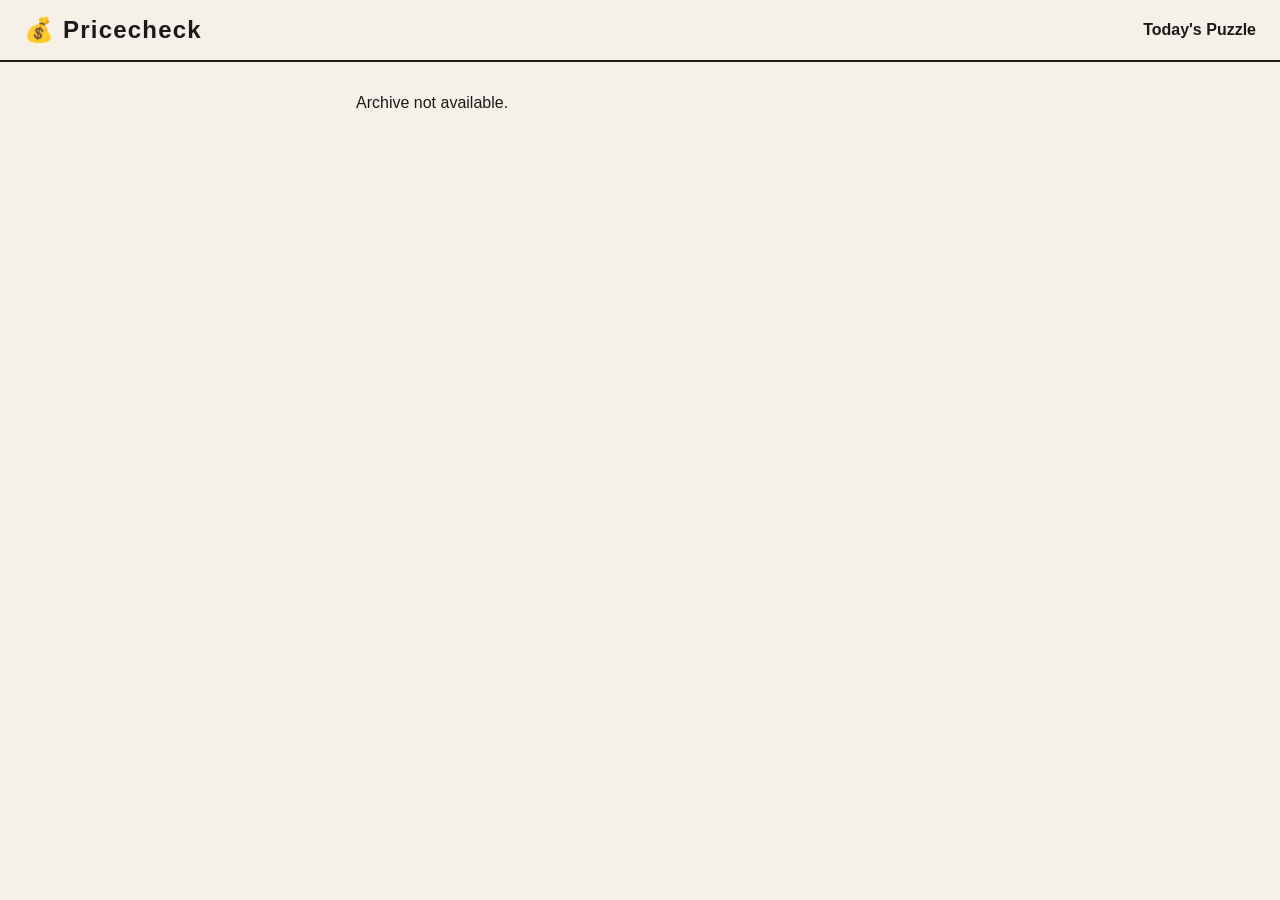
==== archive.html @ 0ab1b24f "Start setup" ====
<!DOCTYPE html>
<html lang="en">
<head>
  <meta charset="UTF-8" />
  <meta name="viewport" content="width=device-width, initial-scale=1.0" />
  <title>Pricecheck — Archive</title>
  <link rel="stylesheet" href="css/style.css" />
</head>
<body>
  <header>
    <h1>💰 Pricecheck</h1>
    <a href="index.html">Today's Puzzle</a>
  </header>

  <main id="archive">
    <!-- Last 7 puzzles rendered here by archive.js -->
    <p>Loading archive...</p>
  </main>

  <script src="js/state.js"></script>
  <script src="js/archive.js"></script>
</body>
</html>
---- css/style.css ----
/* Pricecheck — base styles */

*, *::before, *::after {
  box-sizing: border-box;
  margin: 0;
  padding: 0;
}

body {
  font-family: sans-serif;
  background: #f5f0e8;
  color: #1a1a1a;
  min-height: 100vh;
}

header {
  display: flex;
  justify-content: space-between;
  align-items: center;
  padding: 1rem 1.5rem;
  border-bottom: 2px solid #1a1a1a;
}

header h1 {
  font-size: 1.5rem;
  letter-spacing: 0.05em;
}

header a {
  color: #1a1a1a;
  text-decoration: none;
  font-weight: bold;
}

main {
  max-width: 600px;
  margin: 2rem auto;
  padding: 0 1rem;
}
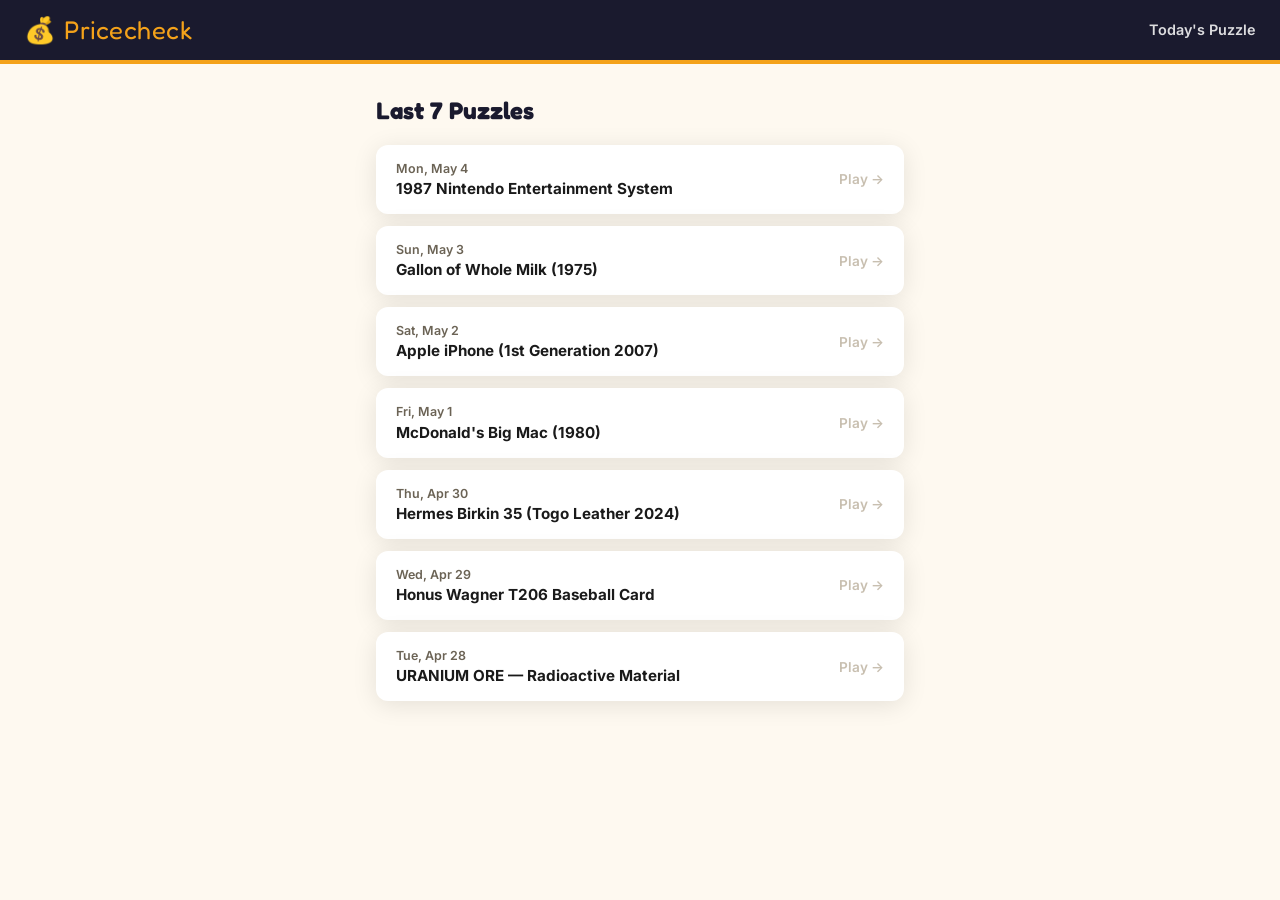
==== commit 324b241b: "Full game" ====
--- a/archive.html
+++ b/archive.html
@@ -4,17 +4,18 @@
   <meta charset="UTF-8" />
   <meta name="viewport" content="width=device-width, initial-scale=1.0" />
   <title>Pricecheck — Archive</title>
+  <link rel="preconnect" href="https://fonts.googleapis.com" />
+  <link href="https://fonts.googleapis.com/css2?family=Fredoka+One&family=Inter:wght@400;600;700&display=swap" rel="stylesheet" />
   <link rel="stylesheet" href="css/style.css" />
 </head>
 <body>
   <header>
-    <h1>💰 Pricecheck</h1>
-    <a href="index.html">Today's Puzzle</a>
+    <a href="index.html" class="logo">💰 Pricecheck</a>
+    <a href="index.html" class="nav-link">Today's Puzzle</a>
   </header>
 
   <main id="archive">
-    <!-- Last 7 puzzles rendered here by archive.js -->
-    <p>Loading archive...</p>
+    <p class="loading">Loading archive…</p>
   </main>
 
   <script src="js/state.js"></script>
--- a/css/style.css
+++ b/css/style.css
@@ -1,39 +1,441 @@
-/* Pricecheck — base styles */
-
-*, *::before, *::after {
-  box-sizing: border-box;
-  margin: 0;
-  padding: 0;
-}
-
+/* ── Reset ── */
+*, *::before, *::after { box-sizing: border-box; margin: 0; padding: 0; }
+
+/* ── Tokens ── */
+:root {
+  --bg:        #fef9f0;
+  --card-bg:   #ffffff;
+  --navy:      #1a1a2e;
+  --red:       #d62828;
+  --gold:      #f4a21a;
+  --green:     #2d9e6b;
+  --orange:    #e07b39;
+  --blue:      #3a7bd5;
+  --grey-light: #f0ece4;
+  --grey-mid:  #c8bfb0;
+  --text:      #1a1a1a;
+  --text-muted: #6b6355;
+  --radius:    12px;
+  --shadow:    0 4px 24px rgba(0,0,0,0.10);
+}
+
+/* ── Base ── */
 body {
-  font-family: sans-serif;
-  background: #f5f0e8;
-  color: #1a1a1a;
+  font-family: 'Inter', sans-serif;
+  background: var(--bg);
+  color: var(--text);
   min-height: 100vh;
 }
 
+/* ── Header ── */
 header {
   display: flex;
   justify-content: space-between;
   align-items: center;
-  padding: 1rem 1.5rem;
-  border-bottom: 2px solid #1a1a1a;
-}
-
-header h1 {
-  font-size: 1.5rem;
-  letter-spacing: 0.05em;
-}
-
-header a {
-  color: #1a1a1a;
+  padding: 0.9rem 1.5rem;
+  background: var(--navy);
+  border-bottom: 4px solid var(--gold);
+}
+
+.logo {
+  font-family: 'Fredoka One', cursive;
+  font-size: 1.6rem;
+  color: var(--gold);
   text-decoration: none;
-  font-weight: bold;
-}
-
+  letter-spacing: 0.02em;
+}
+
+.nav-link {
+  color: #fff;
+  font-weight: 600;
+  font-size: 0.9rem;
+  text-decoration: none;
+  opacity: 0.85;
+  transition: opacity 0.15s;
+}
+.nav-link:hover { opacity: 1; }
+
+/* ── Main layout ── */
 main {
-  max-width: 600px;
+  max-width: 560px;
   margin: 2rem auto;
   padding: 0 1rem;
 }
+
+.loading, .error-msg {
+  text-align: center;
+  color: var(--text-muted);
+  margin-top: 3rem;
+  font-size: 1rem;
+}
+
+/* ── Puzzle card ── */
+.puzzle-card {
+  background: var(--card-bg);
+  border-radius: var(--radius);
+  box-shadow: var(--shadow);
+  overflow: hidden;
+  margin-bottom: 1.25rem;
+}
+
+.puzzle-meta {
+  display: flex;
+  gap: 0.5rem;
+  padding: 0.75rem 1rem 0;
+}
+
+.category-badge, .year-badge {
+  font-size: 0.72rem;
+  font-weight: 700;
+  text-transform: uppercase;
+  letter-spacing: 0.07em;
+  padding: 0.25rem 0.6rem;
+  border-radius: 99px;
+}
+
+.category-badge {
+  background: var(--navy);
+  color: var(--gold);
+}
+
+.year-badge {
+  background: var(--grey-light);
+  color: var(--text-muted);
+}
+
+.puzzle-image-wrap {
+  position: relative;
+  width: 100%;
+  height: 260px;
+  margin-top: 0.75rem;
+  background: var(--grey-light);
+}
+
+.puzzle-image {
+  width: 100%;
+  height: 100%;
+  object-fit: contain;
+  display: block;
+  position: relative;
+  z-index: 1;
+}
+
+.puzzle-image.img-failed {
+  display: none;
+}
+
+/* Shown when image fails to load */
+.puzzle-image-placeholder {
+  position: absolute;
+  inset: 0;
+  display: flex;
+  align-items: center;
+  justify-content: center;
+  font-size: 5rem;
+  opacity: 0.25;
+}
+
+/* Hide placeholder when image loads successfully */
+.puzzle-image:not(.img-failed) ~ .puzzle-image-placeholder {
+  display: none;
+}
+
+.puzzle-title {
+  font-family: 'Fredoka One', cursive;
+  font-size: 1.45rem;
+  line-height: 1.2;
+  padding: 0.9rem 1rem 0.4rem;
+  color: var(--navy);
+}
+
+.puzzle-description {
+  font-size: 0.9rem;
+  color: var(--text-muted);
+  line-height: 1.5;
+  padding: 0 1rem 1rem;
+}
+
+/* ── Guess history ── */
+.guess-history {
+  display: flex;
+  flex-direction: column;
+  gap: 0.5rem;
+  margin-bottom: 1rem;
+}
+
+.guess-row {
+  display: grid;
+  grid-template-columns: 60px 1fr 1fr 80px;
+  align-items: center;
+  gap: 0.5rem;
+  padding: 0.65rem 1rem;
+  border-radius: var(--radius);
+  font-size: 0.9rem;
+  font-weight: 600;
+  border-left: 5px solid transparent;
+}
+
+.guess-row.higher {
+  background: #fff5eb;
+  border-left-color: var(--orange);
+  color: var(--orange);
+}
+
+.guess-row.lower {
+  background: #ebf2ff;
+  border-left-color: var(--blue);
+  color: var(--blue);
+}
+
+.guess-row.exact {
+  background: #e8f7f1;
+  border-left-color: var(--green);
+  color: var(--green);
+}
+
+.guess-number {
+  font-size: 0.75rem;
+  font-weight: 700;
+  text-transform: uppercase;
+  letter-spacing: 0.05em;
+  opacity: 0.7;
+}
+
+.guess-amount {
+  color: var(--text);
+  font-size: 1rem;
+}
+
+.guess-direction {
+  font-size: 0.88rem;
+}
+
+.guess-off {
+  text-align: right;
+  font-size: 0.82rem;
+  opacity: 0.8;
+}
+
+/* ── Input area ── */
+.guess-area {
+  background: var(--card-bg);
+  border-radius: var(--radius);
+  box-shadow: var(--shadow);
+  padding: 1.25rem;
+}
+
+.guesses-remaining {
+  font-size: 0.82rem;
+  font-weight: 600;
+  color: var(--text-muted);
+  text-transform: uppercase;
+  letter-spacing: 0.07em;
+  margin-bottom: 0.75rem;
+}
+
+.guess-input-row {
+  display: flex;
+  align-items: center;
+  gap: 0.5rem;
+}
+
+.dollar-sign {
+  font-family: 'Fredoka One', cursive;
+  font-size: 1.75rem;
+  color: var(--green);
+  line-height: 1;
+}
+
+#guess-input {
+  flex: 1;
+  border: 2px solid var(--grey-mid);
+  border-radius: 8px;
+  padding: 0.65rem 0.75rem;
+  font-size: 1.3rem;
+  font-family: 'Fredoka One', cursive;
+  color: var(--text);
+  outline: none;
+  transition: border-color 0.15s;
+  -moz-appearance: textfield;
+}
+
+#guess-input::-webkit-outer-spin-button,
+#guess-input::-webkit-inner-spin-button { -webkit-appearance: none; }
+
+#guess-input:focus { border-color: var(--navy); }
+#guess-input.error { border-color: var(--red); animation: shake 0.3s; }
+
+@keyframes shake {
+  0%, 100% { transform: translateX(0); }
+  25% { transform: translateX(-6px); }
+  75% { transform: translateX(6px); }
+}
+
+#submit-btn {
+  background: var(--red);
+  color: #fff;
+  border: none;
+  border-radius: 8px;
+  padding: 0.65rem 1.25rem;
+  font-size: 1rem;
+  font-weight: 700;
+  cursor: pointer;
+  transition: background 0.15s, transform 0.1s;
+  white-space: nowrap;
+}
+
+#submit-btn:hover { background: #b91c1c; }
+#submit-btn:active { transform: scale(0.97); }
+
+/* ── Result screen ── */
+.result-screen {
+  background: var(--card-bg);
+  border-radius: var(--radius);
+  box-shadow: var(--shadow);
+  padding: 1.5rem;
+  text-align: center;
+}
+
+.reveal-label {
+  font-size: 0.82rem;
+  font-weight: 600;
+  text-transform: uppercase;
+  letter-spacing: 0.08em;
+  color: var(--text-muted);
+  margin-bottom: 0.35rem;
+}
+
+.actual-price {
+  font-family: 'Fredoka One', cursive;
+  font-size: 2.8rem;
+  color: var(--green);
+  line-height: 1;
+  margin-bottom: 0.5rem;
+}
+
+.price-context {
+  font-size: 0.88rem;
+  color: var(--text-muted);
+  line-height: 1.5;
+  margin-bottom: 1.25rem;
+  max-width: 380px;
+  margin-left: auto;
+  margin-right: auto;
+}
+
+.score-display {
+  display: inline-flex;
+  align-items: baseline;
+  gap: 0.4rem;
+  background: var(--navy);
+  color: var(--gold);
+  border-radius: var(--radius);
+  padding: 0.75rem 1.5rem;
+  margin-bottom: 1.25rem;
+}
+
+.score-emoji { font-size: 1.5rem; line-height: 1; }
+
+.score-number {
+  font-family: 'Fredoka One', cursive;
+  font-size: 2.2rem;
+  line-height: 1;
+}
+
+.score-label {
+  font-size: 0.85rem;
+  font-weight: 700;
+  text-transform: uppercase;
+  letter-spacing: 0.06em;
+  opacity: 0.75;
+}
+
+.result-actions {
+  display: flex;
+  flex-direction: column;
+  align-items: center;
+  gap: 0.6rem;
+}
+
+.share-btn {
+  background: var(--green);
+  color: #fff;
+  border: none;
+  border-radius: 8px;
+  padding: 0.7rem 2rem;
+  font-size: 1rem;
+  font-weight: 700;
+  cursor: pointer;
+  transition: background 0.15s;
+  width: 100%;
+  max-width: 260px;
+}
+
+.share-btn:hover { background: #237a55; }
+
+.source-link {
+  font-size: 0.8rem;
+  color: var(--text-muted);
+  text-decoration: underline;
+  text-underline-offset: 2px;
+}
+
+/* ── Already played banner ── */
+.already-played-banner {
+  background: var(--grey-light);
+  border-radius: var(--radius);
+  padding: 0.65rem 1rem;
+  font-size: 0.85rem;
+  color: var(--text-muted);
+  text-align: center;
+  margin-bottom: 1rem;
+  font-weight: 600;
+}
+
+/* ── Archive page ── */
+.archive-list {
+  display: flex;
+  flex-direction: column;
+  gap: 0.75rem;
+}
+
+.archive-item {
+  background: var(--card-bg);
+  border-radius: var(--radius);
+  box-shadow: var(--shadow);
+  padding: 1rem 1.25rem;
+  display: flex;
+  align-items: center;
+  justify-content: space-between;
+  gap: 1rem;
+  text-decoration: none;
+  color: var(--text);
+  transition: box-shadow 0.15s;
+}
+
+.archive-item:hover { box-shadow: 0 6px 28px rgba(0,0,0,0.14); }
+
+.archive-item-info { flex: 1; }
+.archive-item-date { font-size: 0.78rem; color: var(--text-muted); font-weight: 600; margin-bottom: 0.2rem; }
+.archive-item-title { font-weight: 700; font-size: 0.95rem; }
+
+.archive-item-score {
+  font-family: 'Fredoka One', cursive;
+  font-size: 1.4rem;
+  color: var(--green);
+  white-space: nowrap;
+}
+
+.archive-item-score.unplayed {
+  color: var(--grey-mid);
+  font-family: 'Inter', sans-serif;
+  font-size: 0.85rem;
+  font-weight: 600;
+}
+
+.archive-page-title {
+  font-family: 'Fredoka One', cursive;
+  font-size: 1.5rem;
+  color: var(--navy);
+  margin-bottom: 1.25rem;
+}
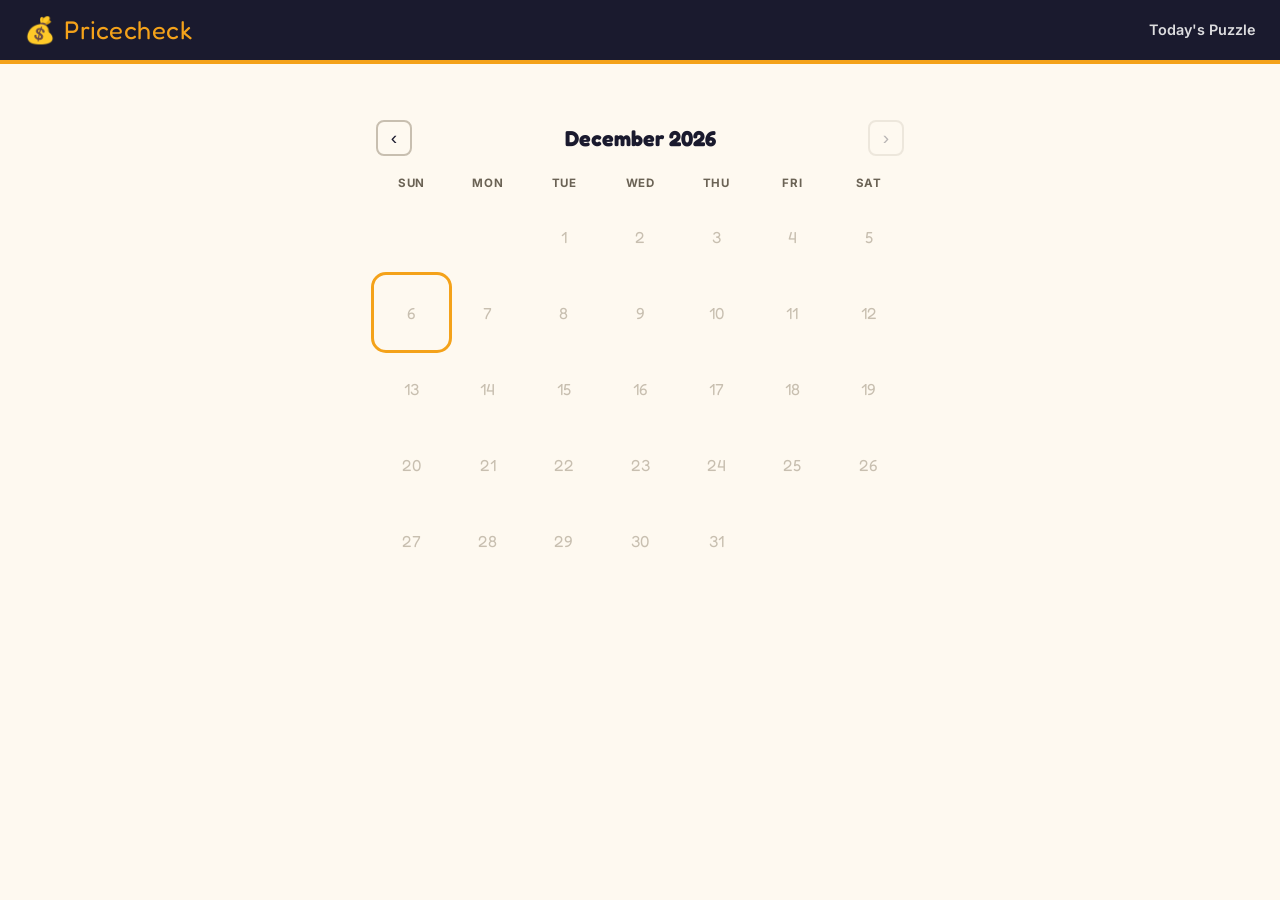
==== commit 3ca033e3: "Calendar changes" ====
--- a/archive.html
+++ b/archive.html
@@ -14,7 +14,7 @@
     <a href="index.html" class="nav-link">Today's Puzzle</a>
   </header>
 
-  <main id="archive">
+  <main id="archive" style="padding-top:1.5rem">
     <p class="loading">Loading archive…</p>
   </main>
 
--- a/css/style.css
+++ b/css/style.css
@@ -392,6 +392,261 @@
   font-weight: 600;
 }
 
+/* ── Calendar ── */
+
+.calendar {
+  width: 100%;
+}
+
+.calendar-header {
+  display: flex;
+  align-items: center;
+  justify-content: space-between;
+  margin-bottom: 1.25rem;
+}
+
+.cal-month-title {
+  font-family: 'Fredoka One', cursive;
+  font-size: 1.35rem;
+  color: var(--navy);
+  text-align: center;
+  flex: 1;
+}
+
+.cal-nav {
+  background: none;
+  border: 2px solid var(--grey-mid);
+  border-radius: 8px;
+  width: 36px;
+  height: 36px;
+  font-size: 1.2rem;
+  cursor: pointer;
+  color: var(--navy);
+  display: flex;
+  align-items: center;
+  justify-content: center;
+  transition: border-color 0.15s, background 0.15s;
+  flex-shrink: 0;
+}
+
+.cal-nav:hover:not(:disabled) {
+  border-color: var(--navy);
+  background: var(--grey-light);
+}
+
+.cal-nav:disabled {
+  opacity: 0.3;
+  cursor: default;
+}
+
+.cal-grid {
+  display: grid;
+  grid-template-columns: repeat(7, 1fr);
+  gap: 5px;
+}
+
+.cal-day-header {
+  text-align: center;
+  font-size: 0.72rem;
+  font-weight: 700;
+  text-transform: uppercase;
+  letter-spacing: 0.05em;
+  color: var(--text-muted);
+  padding-bottom: 0.4rem;
+}
+
+.cal-day {
+  aspect-ratio: 1;
+  border-radius: 10px;
+  display: flex;
+  flex-direction: column;
+  align-items: center;
+  justify-content: center;
+  gap: 2px;
+  cursor: default;
+  transition: transform 0.1s, box-shadow 0.1s;
+  position: relative;
+}
+
+/* Days with a puzzle that haven't been played */
+.cal-day.playable {
+  background: var(--navy);
+  cursor: pointer;
+}
+
+.cal-day.playable:hover {
+  transform: scale(1.06);
+  box-shadow: 0 4px 12px rgba(0,0,0,0.2);
+}
+
+.cal-day.playable .cal-day-num {
+  color: #fff;
+}
+
+/* Completed days */
+.cal-day.completed {
+  background: var(--green);
+  cursor: pointer;
+}
+
+.cal-day.completed:hover {
+  transform: scale(1.06);
+  box-shadow: 0 4px 12px rgba(45,158,107,0.4);
+}
+
+.cal-day.completed .cal-day-num {
+  color: #fff;
+}
+
+.cal-score {
+  font-size: clamp(0.5rem, 1.5vw, 0.65rem);
+  font-weight: 700;
+  color: rgba(255,255,255,0.85);
+  line-height: 1;
+}
+
+/* Today highlight */
+.cal-day.today:not(.future) {
+  outline: 3px solid var(--gold);
+  outline-offset: 2px;
+}
+
+/* Future dates */
+.cal-day.future .cal-day-num {
+  color: var(--grey-mid);
+}
+
+/* No puzzle on this date */
+.cal-day.no-puzzle .cal-day-num {
+  color: var(--grey-mid);
+}
+
+/* Empty filler cells */
+.cal-day.empty {
+  background: none;
+}
+
+.cal-day-num {
+  font-family: 'Fredoka One', cursive;
+  font-size: clamp(0.75rem, 2.2vw, 1rem);
+  line-height: 1;
+  color: var(--text-muted);
+}
+
+/* ── Popup ── */
+
+#day-popup {
+  position: fixed;
+  inset: 0;
+  z-index: 100;
+  display: flex;
+  align-items: center;
+  justify-content: center;
+  padding: 1rem;
+}
+
+.popup-overlay {
+  position: absolute;
+  inset: 0;
+  background: rgba(0,0,0,0.5);
+}
+
+.popup-card {
+  position: relative;
+  background: var(--card-bg);
+  border-radius: var(--radius);
+  box-shadow: 0 8px 40px rgba(0,0,0,0.25);
+  padding: 1.75rem 1.5rem 1.5rem;
+  width: 100%;
+  max-width: 360px;
+  z-index: 1;
+  animation: popup-in 0.18s ease;
+}
+
+@keyframes popup-in {
+  from { transform: scale(0.92); opacity: 0; }
+  to   { transform: scale(1);    opacity: 1; }
+}
+
+.popup-close {
+  position: absolute;
+  top: 0.75rem;
+  right: 0.75rem;
+  background: none;
+  border: none;
+  font-size: 1rem;
+  color: var(--text-muted);
+  cursor: pointer;
+  line-height: 1;
+  padding: 4px;
+}
+
+.popup-close:hover { color: var(--text); }
+
+.popup-date {
+  font-size: 0.78rem;
+  font-weight: 600;
+  text-transform: uppercase;
+  letter-spacing: 0.07em;
+  color: var(--text-muted);
+  margin-bottom: 0.4rem;
+}
+
+.popup-title {
+  font-family: 'Fredoka One', cursive;
+  font-size: 1.25rem;
+  color: var(--navy);
+  line-height: 1.2;
+  margin-bottom: 0.4rem;
+}
+
+.popup-category {
+  display: inline-block;
+  font-size: 0.72rem;
+  font-weight: 700;
+  text-transform: uppercase;
+  letter-spacing: 0.07em;
+  background: var(--navy);
+  color: var(--gold);
+  border-radius: 99px;
+  padding: 0.2rem 0.6rem;
+  margin-bottom: 1rem;
+}
+
+.popup-score {
+  font-size: 1.1rem;
+  font-weight: 700;
+  color: var(--green);
+  margin-bottom: 1rem;
+}
+
+.popup-guesses {
+  font-size: 0.85rem;
+  font-weight: 400;
+  color: var(--text-muted);
+}
+
+.popup-play-btn {
+  display: block;
+  background: var(--red);
+  color: #fff;
+  text-align: center;
+  text-decoration: none;
+  font-weight: 700;
+  font-size: 1rem;
+  border-radius: 8px;
+  padding: 0.7rem;
+  transition: background 0.15s;
+}
+
+.popup-play-btn:hover { background: #b91c1c; }
+
+.popup-loading {
+  text-align: center;
+  color: var(--text-muted);
+  padding: 1rem 0;
+}
+
 /* ── Archive page ── */
 .archive-list {
   display: flex;
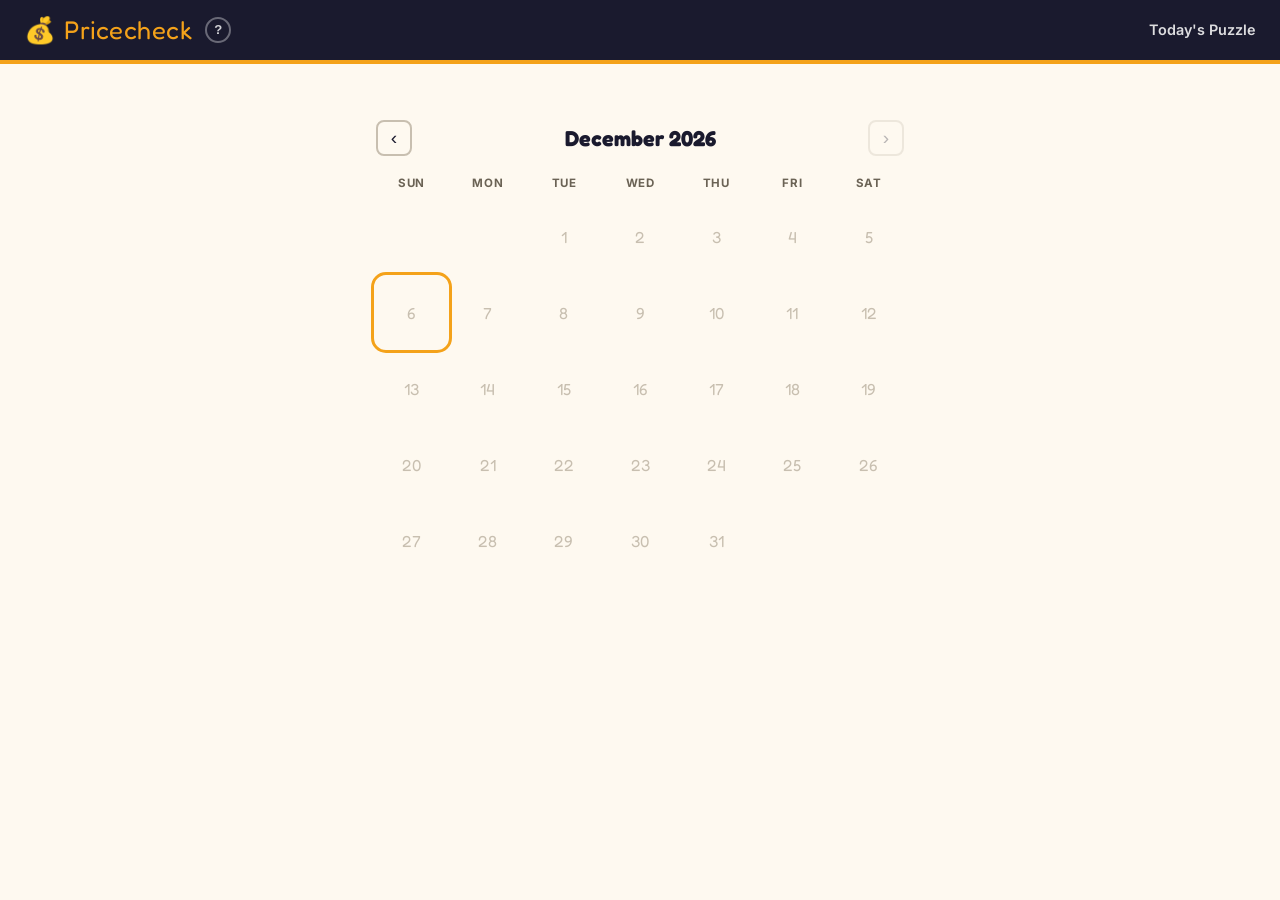
==== commit f79624e3: "More fixes" ====
--- a/archive.html
+++ b/archive.html
@@ -10,7 +10,10 @@
 </head>
 <body>
   <header>
-    <a href="index.html" class="logo">💰 Pricecheck</a>
+    <div class="header-left">
+      <a href="index.html" class="logo">💰 Pricecheck</a>
+      <button id="how-to-play-btn" class="htp-trigger" title="How to Play">?</button>
+    </div>
     <a href="index.html" class="nav-link">Today's Puzzle</a>
   </header>
 
@@ -19,6 +22,7 @@
   </main>
 
   <script src="js/state.js"></script>
+  <script src="js/howtoplay.js"></script>
   <script src="js/archive.js"></script>
 </body>
 </html>
--- a/css/style.css
+++ b/css/style.css
@@ -37,6 +37,34 @@
   border-bottom: 4px solid var(--gold);
 }
 
+.header-left {
+  display: flex;
+  align-items: center;
+  gap: 0.75rem;
+}
+
+.htp-trigger {
+  background: none;
+  border: 2px solid rgba(255,255,255,0.35);
+  border-radius: 50%;
+  color: rgba(255,255,255,0.8);
+  width: 26px;
+  height: 26px;
+  font-size: 0.82rem;
+  font-weight: 700;
+  cursor: pointer;
+  display: flex;
+  align-items: center;
+  justify-content: center;
+  transition: border-color 0.15s, color 0.15s;
+  flex-shrink: 0;
+}
+
+.htp-trigger:hover {
+  border-color: var(--gold);
+  color: var(--gold);
+}
+
 .logo {
   font-family: 'Fredoka One', cursive;
   font-size: 1.6rem;
@@ -165,7 +193,7 @@
 
 .guess-row {
   display: grid;
-  grid-template-columns: 60px 1fr 1fr 80px;
+  grid-template-columns: 60px 1fr 1fr;
   align-items: center;
   gap: 0.5rem;
   padding: 0.65rem 1rem;
@@ -483,15 +511,26 @@
   color: #fff;
 }
 
-/* Completed days */
-.cal-day.completed {
+/* Completed — won (within 5%) */
+.cal-day.completed.won {
   background: var(--green);
   cursor: pointer;
 }
 
-.cal-day.completed:hover {
+.cal-day.completed.won:hover {
   transform: scale(1.06);
   box-shadow: 0 4px 12px rgba(45,158,107,0.4);
+}
+
+/* Completed — lost (didn't hit within 5%) */
+.cal-day.completed.lost {
+  background: var(--red);
+  cursor: pointer;
+}
+
+.cal-day.completed.lost:hover {
+  transform: scale(1.06);
+  box-shadow: 0 4px 12px rgba(214,40,40,0.4);
 }
 
 .cal-day.completed .cal-day-num {
@@ -694,3 +733,81 @@
   color: var(--navy);
   margin-bottom: 1.25rem;
 }
+
+/* ── How to Play modal ── */
+
+#htp-modal {
+  position: fixed;
+  inset: 0;
+  z-index: 100;
+  display: flex;
+  align-items: center;
+  justify-content: center;
+  padding: 1rem;
+}
+
+#htp-modal.htp-hidden {
+  display: none;
+}
+
+.htp-card {
+  max-width: 400px;
+  max-height: 90vh;
+  overflow-y: auto;
+}
+
+.htp-title {
+  font-family: 'Fredoka One', cursive;
+  font-size: 1.4rem;
+  color: var(--navy);
+  margin-bottom: 1rem;
+}
+
+.htp-steps {
+  padding-left: 1.25rem;
+  display: flex;
+  flex-direction: column;
+  gap: 0.6rem;
+  font-size: 0.92rem;
+  line-height: 1.5;
+  color: var(--text);
+  margin-bottom: 1.25rem;
+}
+
+.htp-higher { color: var(--orange); font-weight: 700; }
+.htp-lower  { color: var(--blue);   font-weight: 700; }
+
+.htp-scoring {
+  background: var(--grey-light);
+  border-radius: 10px;
+  padding: 0.9rem 1rem;
+}
+
+.htp-scoring-title {
+  font-weight: 700;
+  font-size: 0.8rem;
+  text-transform: uppercase;
+  letter-spacing: 0.07em;
+  color: var(--text-muted);
+  margin-bottom: 0.6rem;
+}
+
+.htp-score-row {
+  display: flex;
+  align-items: center;
+  justify-content: space-between;
+  font-size: 0.88rem;
+  padding: 0.2rem 0;
+}
+
+.htp-badge {
+  font-size: 0.72rem;
+  font-weight: 700;
+  border-radius: 99px;
+  padding: 0.2rem 0.6rem;
+  color: #fff;
+}
+
+.htp-badge.green  { background: var(--green); }
+.htp-badge.yellow { background: var(--gold); color: var(--navy); }
+.htp-badge.red    { background: var(--red); }
